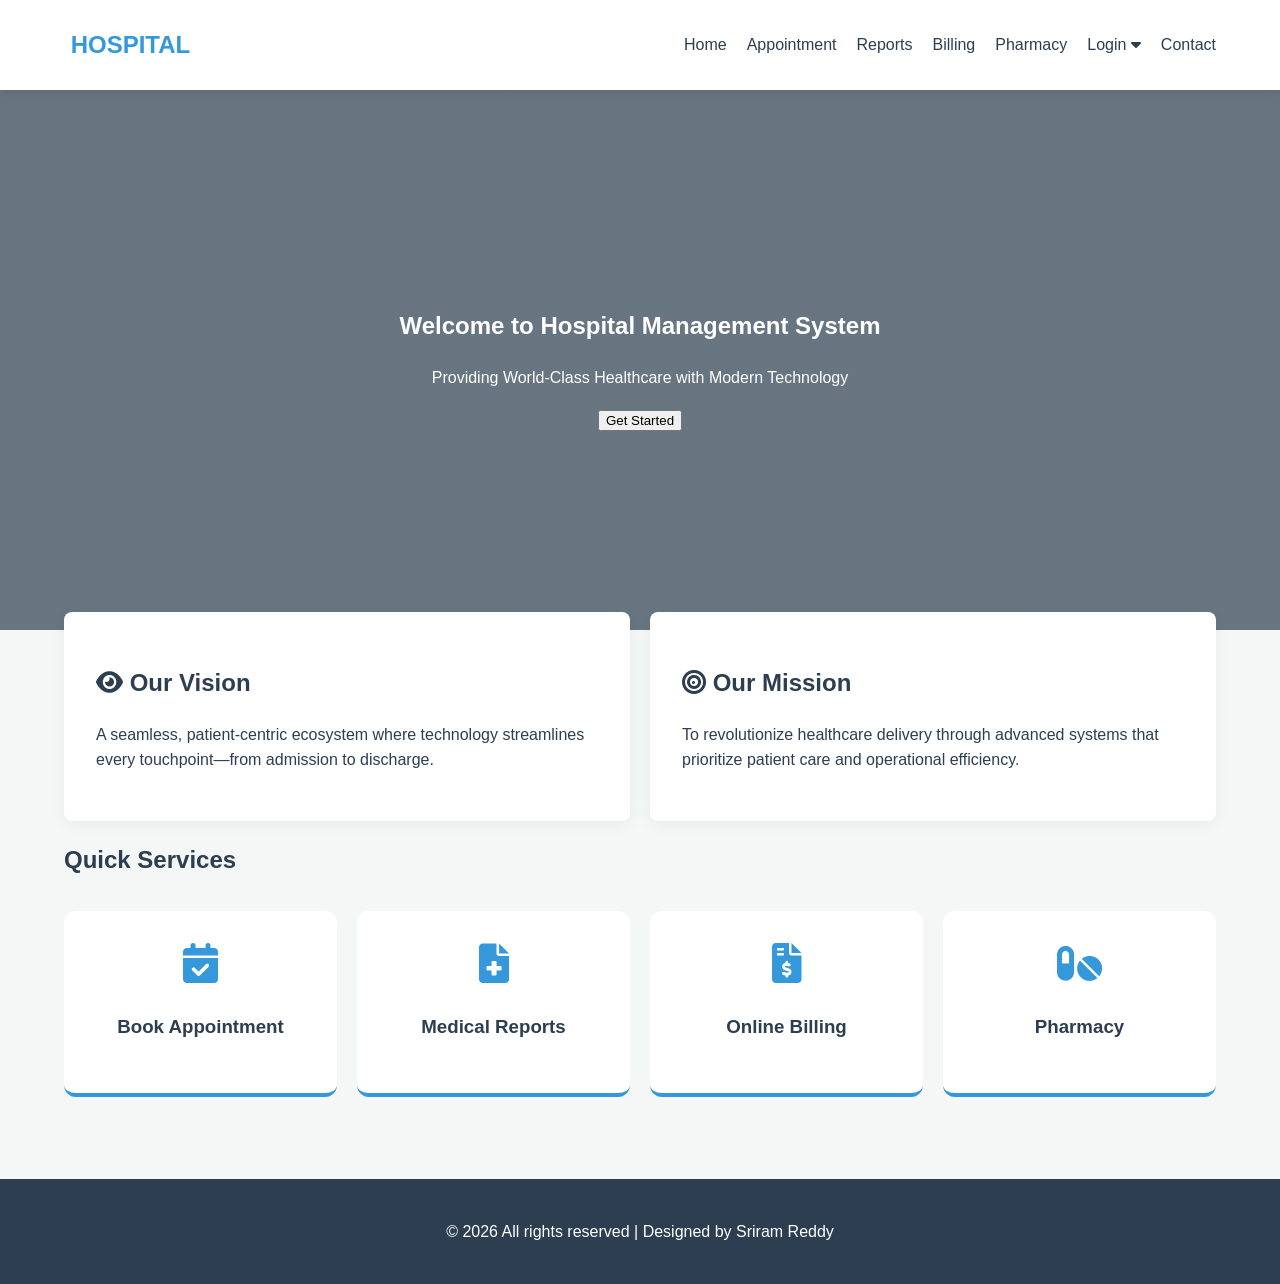
==== index.html @ fd4681e8 "Add files via upload" ====
<!DOCTYPE html>
<html lang="en">
<head>
    <meta charset="UTF-8">
    <meta name="viewport" content="width=device-width, initial-scale=1.0">
    <title>City Hospital | Management System</title>
    
    <link rel="stylesheet" href="https://cdnjs.cloudflare.com/ajax/libs/font-awesome/6.0.0/css/all.min.css">
    <link rel="stylesheet" href="index.css">
</head>
<body>
    <header class="navbar">
        <div class="logo">
            <i class="fas fa-hospital-plus"></i> <span>HOSPITAL</span>
        </div>
        
        <nav>
            <ul class="nav-links" id="navLinks">
                <li><a href="change.html">Home</a></li>
                <li><a href="Appointment.html">Appointment</a></li>
                <li><a href="Reports.html">Reports</a></li>
                <li><a href="billing.html">Billing</a></li>
                <li><a href="pharmacy.html">Pharmacy</a></li>
                <li class="dropdown">
                    <a href="javascript:void(0)" class="dropbtn">Login <i class="fa fa-caret-down"></i></a>
                    <div class="dropdown-content">
                        <a href="patient login.html">Patient</a>
                        <a href="doctor_login.html">Doctor</a>
                        <a href="admin_login.html">Admin</a>
                    </div>
                </li>
                <li><a href="contact.html">Contact</a></li>
            </ul>
            <div class="hamburger" id="hamburger">
                <i class="fas fa-bars"></i>
            </div>
        </nav>
    </header>

    <section class="hero">
        <div class="hero-content">
            <h1>Welcome to Hospital Management System</h1>
            <p>Providing World-Class Healthcare with Modern Technology</p>
            <button class="btn-primary">Get Started</button>
        </div>
    </section>

    <main class="container">
        <section class="vision-mission">
            <div class="card">
                <h2><i class="fas fa-eye"></i> Our Vision</h2>
                <p>A seamless, patient-centric ecosystem where technology streamlines every touchpoint—from admission to discharge.</p>
            </div>
            <div class="card">
                <h2><i class="fas fa-bullseye"></i> Our Mission</h2>
                <p>To revolutionize healthcare delivery through advanced systems that prioritize patient care and operational efficiency.</p>
            </div>
        </section>

        <h2 class="section-title">Quick Services</h2>
        <div class="services-grid">
            <a href="Appointment.html" class="service-card">
                <i class="fas fa-calendar-check"></i>
                <h3>Book Appointment</h3>
            </a>
            <a href="Reports.html" class="service-card">
                <i class="fas fa-file-medical"></i>
                <h3>Medical Reports</h3>
            </a>
            <a href="billing.html" class="service-card">
                <i class="fas fa-file-invoice-dollar"></i>
                <h3>Online Billing</h3>
            </a>
            <a href="pharmacy.html" class="service-card">
                <i class="fas fa-pills"></i>
                <h3>Pharmacy</h3>
            </a>
        </div>
    </main>

    <footer class="footer">
        <p>&copy; 2026 All rights reserved | Designed by Sriram Reddy</p>
    </footer>

    <script src="script.js"></script>
</body>
</html>
---- index.css ----
:root {
    --primary: #2c3e50;
    --accent: #3498db;
    --light: #f4f7f6;
    --white: #ffffff;
    --success: #27ae60;
}

body {
    font-family: 'Segoe UI', Tahoma, Geneva, Verdana, sans-serif;
    margin: 0;
    background-color: var(--light);
    color: var(--primary);
    line-height: 1.6;
}

/* Navbar */
.navbar {
    display: flex;
    justify-content: space-between;
    align-items: center;
    padding: 1rem 5%;
    background: var(--white);
    box-shadow: 0 2px 10px rgba(0,0,0,0.1);
    position: sticky;
    top: 0;
    z-index: 1000;
}

.logo {
    font-size: 1.5rem;
    font-weight: bold;
    color: var(--accent);
}

.nav-links {
    display: flex;
    list-style: none;
    gap: 20px;
}

.nav-links a {
    text-decoration: none;
    color: var(--primary);
    font-weight: 500;
    transition: 0.3s;
}

.nav-links a:hover {
    color: var(--accent);
}

/* Dropdown */
.dropdown { position: relative; }
.dropdown-content {
    display: none;
    position: absolute;
    background: var(--white);
    min-width: 150px;
    box-shadow: 0 8px 16px rgba(0,0,0,0.1);
    border-radius: 4px;
}
.dropdown-content a {
    padding: 12px 16px;
    display: block;
}
.dropdown:hover .dropdown-content { display: block; }

/* Hero Section */
.hero {
    background: linear-gradient(rgba(44, 62, 80, 0.7), rgba(44, 62, 80, 0.7)), 
                url('https://images.unsplash.com/photo-1519494026892-80bbd2d6fd0d?auto=format&fit=crop&w=1200') no-repeat center/cover;
    height: 60vh;
    display: flex;
    align-items: center;
    justify-content: center;
    text-align: center;
    color: white;
}

/* Grid Layouts */
.container { padding: 2rem 5%; }

.vision-mission {
    display: grid;
    grid-template-columns: repeat(auto-fit, minmax(300px, 1fr));
    gap: 20px;
    margin-top: -50px;
}

.card {
    background: var(--white);
    padding: 2rem;
    border-radius: 8px;
    box-shadow: 0 4px 15px rgba(0,0,0,0.05);
}

.services-grid {
    display: grid;
    grid-template-columns: repeat(auto-fit, minmax(200px, 1fr));
    gap: 20px;
    margin-top: 2rem;
}

.service-card {
    background: var(--white);
    text-align: center;
    padding: 2rem;
    border-radius: 12px;
    text-decoration: none;
    color: var(--primary);
    border-bottom: 4px solid var(--accent);
    transition: transform 0.3s;
}

.service-card:hover { transform: translateY(-10px); }
.service-card i { font-size: 2.5rem; color: var(--accent); margin-bottom: 10px; }

/* Mobile Menu */
.hamburger { display: none; cursor: pointer; font-size: 1.5rem; }

@media (max-width: 768px) {
    .nav-links {
        display: none; /* Hidden by default on mobile */
        flex-direction: column;
        position: absolute;
        top: 70px;
        right: 0;
        background: var(--white);
        width: 100%;
        text-align: center;
        padding: 1rem 0;
        box-shadow: 0 5px 10px rgba(0,0,0,0.1);
    }
    .nav-links.active { display: flex; }
    .hamburger { display: block; }
}

.footer {
    background: var(--primary);
    color: white;
    text-align: center;
    padding: 1.5rem;
    margin-top: 50px;
}
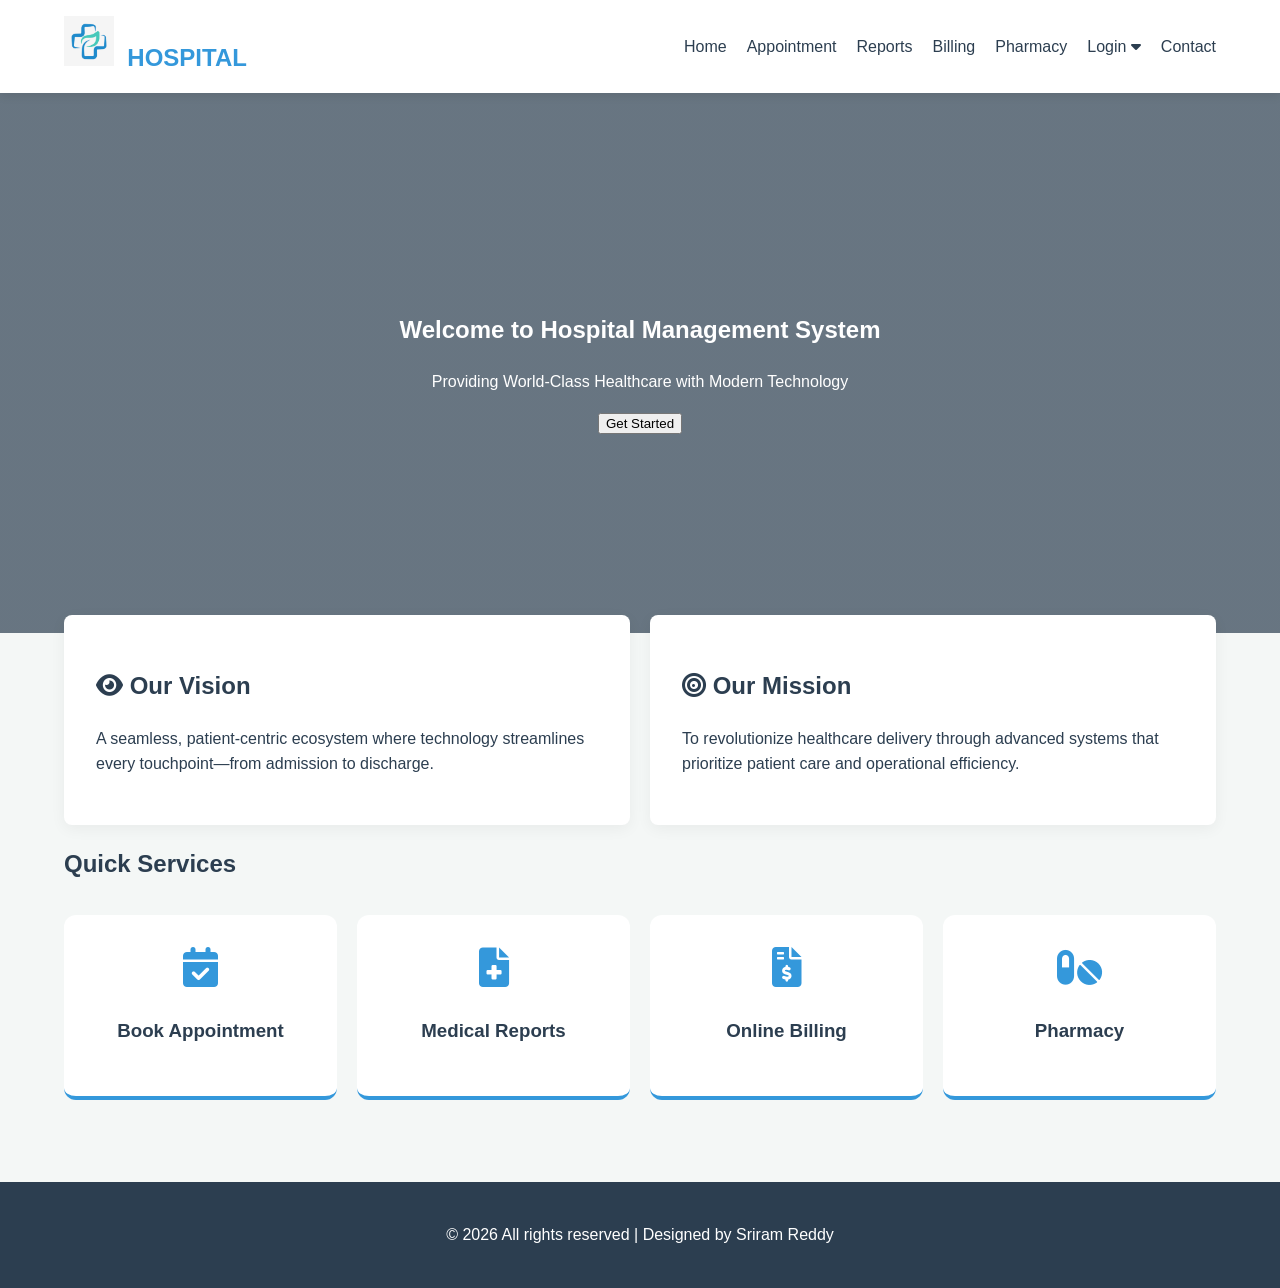
==== commit e8914be6: "Add logo image to the navbar in index.html" ====
--- a/index.html
+++ b/index.html
@@ -11,6 +11,8 @@
 <body>
     <header class="navbar">
         <div class="logo">
+           <a href="index.html"> <img src="22.png" alt="Hospital Logo" class="logo-image"height="50",width="50",top-padd="-10px"></a>
+
             <i class="fas fa-hospital-plus"></i> <span>HOSPITAL</span>
         </div>
         
@@ -84,4 +86,4 @@
 
     <script src="script.js"></script>
 </body>
-</html>+</html>
